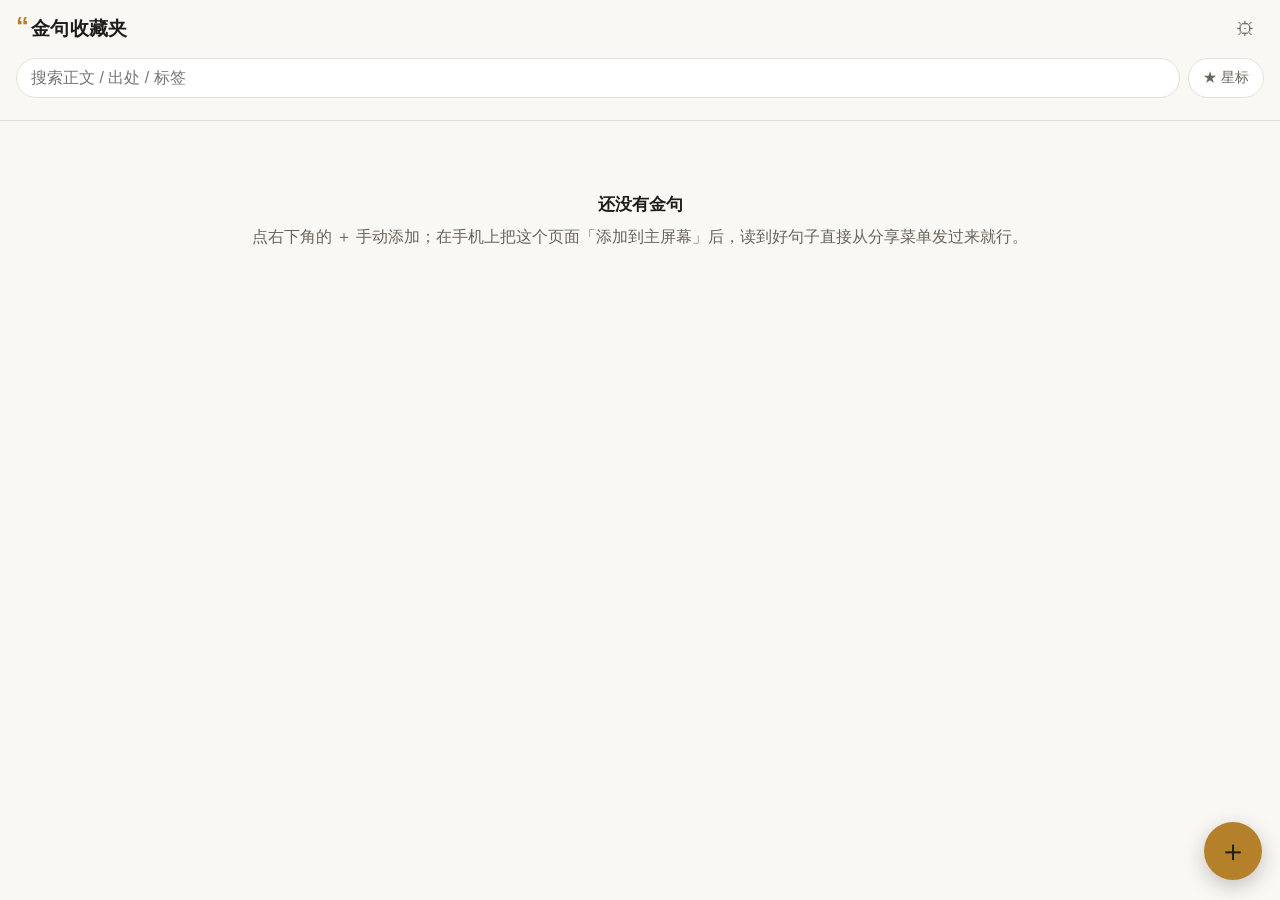
==== index.html @ f0c21d01 "建立金句收藏夹：可一键添加的离线 PWA 纯静态、无后端、无构建步骤，句子存在本机 localStorage。  - 卡片列表，支持正文/出处/作者/标签/想法多关键词搜索、标签与星标筛选 - 一键添" ====
<!doctype html>
<html lang="zh-CN">
<head>
<meta charset="utf-8">
<meta name="viewport" content="width=device-width, initial-scale=1, viewport-fit=cover">
<title>金句收藏夹</title>
<meta name="description" content="随手保存读到的好句子，手机上一键添加，离线可用。">
<meta name="theme-color" content="#1f1d1b">
<link rel="manifest" href="./manifest.webmanifest">
<link rel="icon" href="./icons/favicon-32.png" sizes="32x32">
<link rel="apple-touch-icon" href="./icons/apple-touch-icon.png">
<meta name="apple-mobile-web-app-capable" content="yes">
<meta name="apple-mobile-web-app-title" content="金句">
<link rel="stylesheet" href="./assets/styles.css">
</head>
<body>

<header class="topbar">
  <div class="topbar-row">
    <h1 class="brand"><span class="brand-mark">&ldquo;</span>金句收藏夹</h1>
    <button class="icon-btn" id="btn-settings" type="button" aria-label="设置与导出">&#9881;</button>
  </div>
  <div class="search-row">
    <input id="search" class="search" type="search" placeholder="搜索正文 / 出处 / 标签" autocomplete="off" enterkeyhint="search">
    <button class="chip chip-toggle" id="btn-only-star" type="button" aria-pressed="false">★ 星标</button>
  </div>
  <div class="tagbar" id="tagbar" hidden></div>
</header>

<main id="list" class="list" aria-live="polite"></main>

<p class="count" id="count"></p>

<button class="fab" id="btn-add" type="button" aria-label="添加金句">＋</button>

<!-- 添加 / 编辑 -->
<div class="sheet-backdrop" id="sheet" hidden>
  <form class="sheet" id="form" autocomplete="off">
    <div class="sheet-handle"></div>
    <h2 class="sheet-title" id="sheet-title">添加金句</h2>
    <label class="field">
      <span class="label">正文</span>
      <textarea id="f-text" rows="5" required placeholder="把打动你的那句话粘在这里"></textarea>
    </label>
    <div class="field-row">
      <label class="field">
        <span class="label">出处</span>
        <input id="f-source" type="text" placeholder="书名 / 文章">
      </label>
      <label class="field">
        <span class="label">作者</span>
        <input id="f-author" type="text" placeholder="谁说的">
      </label>
    </div>
    <label class="field">
      <span class="label">标签<em>（逗号或空格分隔）</em></span>
      <input id="f-tags" type="text" placeholder="写作, 人生">
    </label>
    <label class="field">
      <span class="label">链接</span>
      <input id="f-url" type="url" inputmode="url" placeholder="https://">
    </label>
    <label class="field">
      <span class="label">想法</span>
      <textarea id="f-note" rows="2" placeholder="当时想到了什么"></textarea>
    </label>
    <div class="sheet-actions">
      <button type="button" class="btn btn-ghost" id="btn-cancel">取消</button>
      <button type="button" class="btn btn-danger" id="btn-delete" hidden>删除</button>
      <button type="submit" class="btn btn-primary">保存</button>
    </div>
  </form>
</div>

<!-- 设置 -->
<div class="sheet-backdrop" id="settings" hidden>
  <div class="sheet">
    <div class="sheet-handle"></div>
    <h2 class="sheet-title">设置与备份</h2>

    <label class="switch">
      <input type="checkbox" id="opt-autosave">
      <span><strong>分享进来就自动保存</strong><em>关掉的话，分享后会先弹出编辑框</em></span>
    </label>

    <h3 class="sheet-sub">一键添加</h3>
    <p class="hint">把下面这段拷进 iOS 快捷指令的「打开 URL」，或存成浏览器书签，选中文字后点一下就存进来。</p>
    <textarea class="code" id="bookmarklet" rows="3" readonly></textarea>
    <button class="btn btn-block" type="button" id="btn-copy-bm">复制</button>
    <p class="hint">你的快捷添加地址：<code id="quickurl"></code></p>

    <h3 class="sheet-sub">备份</h3>
    <div class="sheet-actions sheet-actions-wrap">
      <button class="btn" type="button" id="btn-export-json">导出 JSON</button>
      <button class="btn" type="button" id="btn-export-md">导出 Markdown</button>
      <button class="btn" type="button" id="btn-import">导入 JSON</button>
    </div>
    <input type="file" id="file-import" accept="application/json,.json" hidden>
    <p class="hint">句子只存在这台设备的浏览器里，不会上传。换手机前记得导出一份。</p>

    <div class="sheet-actions">
      <button type="button" class="btn btn-ghost btn-block" id="btn-close-settings">关闭</button>
    </div>
  </div>
</div>

<div class="toast" id="toast" hidden>
  <span id="toast-text"></span>
  <button type="button" class="toast-btn" id="toast-action" hidden></button>
</div>

<script src="./assets/app.js"></script>
</body>
</html>
---- assets/styles.css ----
:root {
  --bg: #faf8f4;
  --card: #ffffff;
  --ink: #1f1d1b;
  --ink-soft: #6b645c;
  --line: #e6e0d6;
  --gold: #b4802a;
  --gold-soft: #f2e6cf;
  --danger: #b3402f;
  --shadow: 0 1px 2px rgba(31, 29, 27, .06), 0 8px 24px rgba(31, 29, 27, .06);
  --radius: 14px;
  --safe-b: env(safe-area-inset-bottom, 0px);
}

@media (prefers-color-scheme: dark) {
  :root {
    --bg: #171614;
    --card: #232120;
    --ink: #f0ece5;
    --ink-soft: #a29a90;
    --line: #35322f;
    --gold: #e8b04b;
    --gold-soft: #3a3024;
    --danger: #e0705c;
    --shadow: 0 1px 2px rgba(0, 0, 0, .3), 0 8px 24px rgba(0, 0, 0, .28);
  }
}

* { box-sizing: border-box; }

body {
  margin: 0;
  padding: 0 0 calc(96px + var(--safe-b));
  background: var(--bg);
  color: var(--ink);
  font: 16px/1.6 -apple-system, BlinkMacSystemFont, "PingFang SC", "Noto Sans CJK SC",
        "Microsoft YaHei", "Segoe UI", Roboto, sans-serif;
  -webkit-text-size-adjust: 100%;
}

/* ---------- 顶栏 ---------- */
.topbar {
  position: sticky;
  top: 0;
  z-index: 20;
  padding: max(10px, env(safe-area-inset-top)) 16px 10px;
  background: color-mix(in srgb, var(--bg) 88%, transparent);
  backdrop-filter: saturate(160%) blur(12px);
  border-bottom: 1px solid var(--line);
}

.topbar-row { display: flex; align-items: center; justify-content: space-between; gap: 8px; }

.brand { margin: 0; font-size: 19px; font-weight: 650; letter-spacing: .01em; }
.brand-mark { color: var(--gold); font-size: 26px; line-height: 0; margin-right: 2px; }

.icon-btn {
  width: 38px; height: 38px;
  border: 0; border-radius: 50%;
  background: transparent; color: var(--ink-soft);
  font-size: 19px; cursor: pointer;
}
.icon-btn:active { background: var(--gold-soft); }

.search-row { display: flex; gap: 8px; margin-top: 10px; }

.search {
  flex: 1; min-width: 0;
  padding: 10px 14px;
  border: 1px solid var(--line); border-radius: 999px;
  background: var(--card); color: var(--ink);
  font-size: 16px;
}
.search:focus { outline: 2px solid var(--gold); outline-offset: -1px; }

.chip {
  flex: none;
  padding: 8px 14px;
  border: 1px solid var(--line); border-radius: 999px;
  background: var(--card); color: var(--ink-soft);
  font-size: 14px; white-space: nowrap; cursor: pointer;
}
.chip[aria-pressed="true"], .chip.is-on {
  background: var(--gold-soft); border-color: var(--gold); color: var(--gold);
  font-weight: 600;
}

.tagbar {
  display: flex; gap: 6px;
  margin-top: 10px; padding-bottom: 2px;
  overflow-x: auto; scrollbar-width: none;
}
.tagbar::-webkit-scrollbar { display: none; }

/* ---------- 列表 ---------- */
.list { padding: 14px 16px 0; display: grid; gap: 12px; }

.card {
  position: relative;
  padding: 16px 16px 12px;
  background: var(--card);
  border: 1px solid var(--line); border-radius: var(--radius);
  box-shadow: var(--shadow);
}
.card-text {
  margin: 0;
  font-size: 17px; line-height: 1.75;
  white-space: pre-wrap; word-break: break-word;
}
.card-meta {
  margin: 10px 0 0;
  color: var(--ink-soft); font-size: 13px;
}
.card-meta a { color: inherit; }
.card-note {
  margin: 8px 0 0; padding-left: 10px;
  border-left: 2px solid var(--gold-soft);
  color: var(--ink-soft); font-size: 14px;
  white-space: pre-wrap; word-break: break-word;
}
.card-tags { display: flex; flex-wrap: wrap; gap: 6px; margin-top: 10px; }
.tag {
  padding: 2px 9px;
  border: 1px solid var(--line); border-radius: 999px;
  background: transparent; color: var(--ink-soft);
  font-size: 12px; cursor: pointer;
}
.card-bar {
  display: flex; gap: 4px; justify-content: flex-end;
  margin-top: 6px; padding-top: 6px;
  border-top: 1px solid var(--line);
}
.card-btn {
  border: 0; border-radius: 8px;
  padding: 6px 10px;
  background: transparent; color: var(--ink-soft);
  font-size: 13px; cursor: pointer;
}
.card-btn:active { background: var(--gold-soft); }
.card-btn.is-star { color: var(--gold); }

.empty { padding: 56px 24px; text-align: center; color: var(--ink-soft); }
.empty strong { display: block; margin-bottom: 6px; color: var(--ink); font-size: 17px; }

.count { margin: 18px 16px 0; text-align: center; color: var(--ink-soft); font-size: 13px; }

/* ---------- 悬浮按钮 ---------- */
.fab {
  position: fixed; right: 18px; bottom: calc(20px + var(--safe-b));
  z-index: 25;
  width: 58px; height: 58px;
  border: 0; border-radius: 50%;
  background: var(--gold); color: #1f1d1b;
  font-size: 30px; line-height: 1;
  box-shadow: 0 6px 20px rgba(31, 29, 27, .25);
  cursor: pointer;
}
.fab:active { transform: scale(.94); }

/* ---------- 抽屉 ---------- */
.sheet-backdrop {
  position: fixed; inset: 0; z-index: 40;
  display: flex; align-items: flex-end; justify-content: center;
  background: rgba(20, 18, 16, .45);
  overscroll-behavior: contain;
}
.sheet-backdrop[hidden] { display: none; }

.sheet {
  width: min(560px, 100%);
  max-height: 92vh; overflow-y: auto;
  padding: 8px 18px calc(20px + var(--safe-b));
  background: var(--bg);
  border-radius: 18px 18px 0 0;
  animation: rise .18s ease-out;
}
@keyframes rise { from { transform: translateY(18px); opacity: .6; } }
@media (prefers-reduced-motion: reduce) { .sheet { animation: none; } }

.sheet-handle {
  width: 38px; height: 4px; margin: 6px auto 12px;
  border-radius: 2px; background: var(--line);
}
.sheet-title { margin: 0 0 14px; font-size: 17px; }
.sheet-sub { margin: 22px 0 8px; font-size: 15px; }

.field { display: block; margin-bottom: 12px; }
.field-row { display: flex; gap: 10px; }
.field-row .field { flex: 1; min-width: 0; }

.label { display: block; margin-bottom: 5px; color: var(--ink-soft); font-size: 13px; }
.label em { font-style: normal; opacity: .75; }

input[type="text"], input[type="url"], textarea, .code {
  width: 100%;
  padding: 10px 12px;
  border: 1px solid var(--line); border-radius: 10px;
  background: var(--card); color: var(--ink);
  font: inherit; font-size: 16px;
  resize: vertical;
}
textarea { line-height: 1.6; }
input:focus, textarea:focus { outline: 2px solid var(--gold); outline-offset: -1px; }

.code { font-family: ui-monospace, SFMono-Regular, Menlo, monospace; font-size: 12px; }

.sheet-actions { display: flex; gap: 10px; margin-top: 16px; }
.sheet-actions-wrap { flex-wrap: wrap; }

.btn {
  flex: 1;
  padding: 12px 14px;
  border: 1px solid var(--line); border-radius: 12px;
  background: var(--card); color: var(--ink);
  font: inherit; font-size: 15px; cursor: pointer;
}
.btn:active { transform: scale(.98); }
.btn-primary { background: var(--gold); border-color: var(--gold); color: #1f1d1b; font-weight: 650; }
.btn-ghost { color: var(--ink-soft); }
.btn-danger { color: var(--danger); }
.btn-block { flex: 1 0 100%; }

.switch { display: flex; gap: 12px; align-items: flex-start; margin: 4px 0 6px; cursor: pointer; }
.switch input { width: 20px; height: 20px; margin-top: 2px; accent-color: var(--gold); }
.switch em { display: block; font-style: normal; color: var(--ink-soft); font-size: 13px; }

.hint { margin: 8px 0; color: var(--ink-soft); font-size: 13px; }
.hint code { word-break: break-all; }

/* ---------- 提示条 ---------- */
.toast {
  position: fixed; left: 50%; bottom: calc(24px + var(--safe-b));
  z-index: 60;
  display: flex; align-items: center; gap: 12px;
  max-width: calc(100% - 32px);
  padding: 11px 14px;
  transform: translateX(-50%);
  border-radius: 12px;
  background: var(--ink); color: var(--bg);
  font-size: 14px;
  box-shadow: var(--shadow);
}
.toast[hidden] { display: none; }
.toast-btn {
  border: 0; border-radius: 8px;
  padding: 4px 10px;
  background: transparent; color: var(--gold);
  font: inherit; font-weight: 650; cursor: pointer;
}
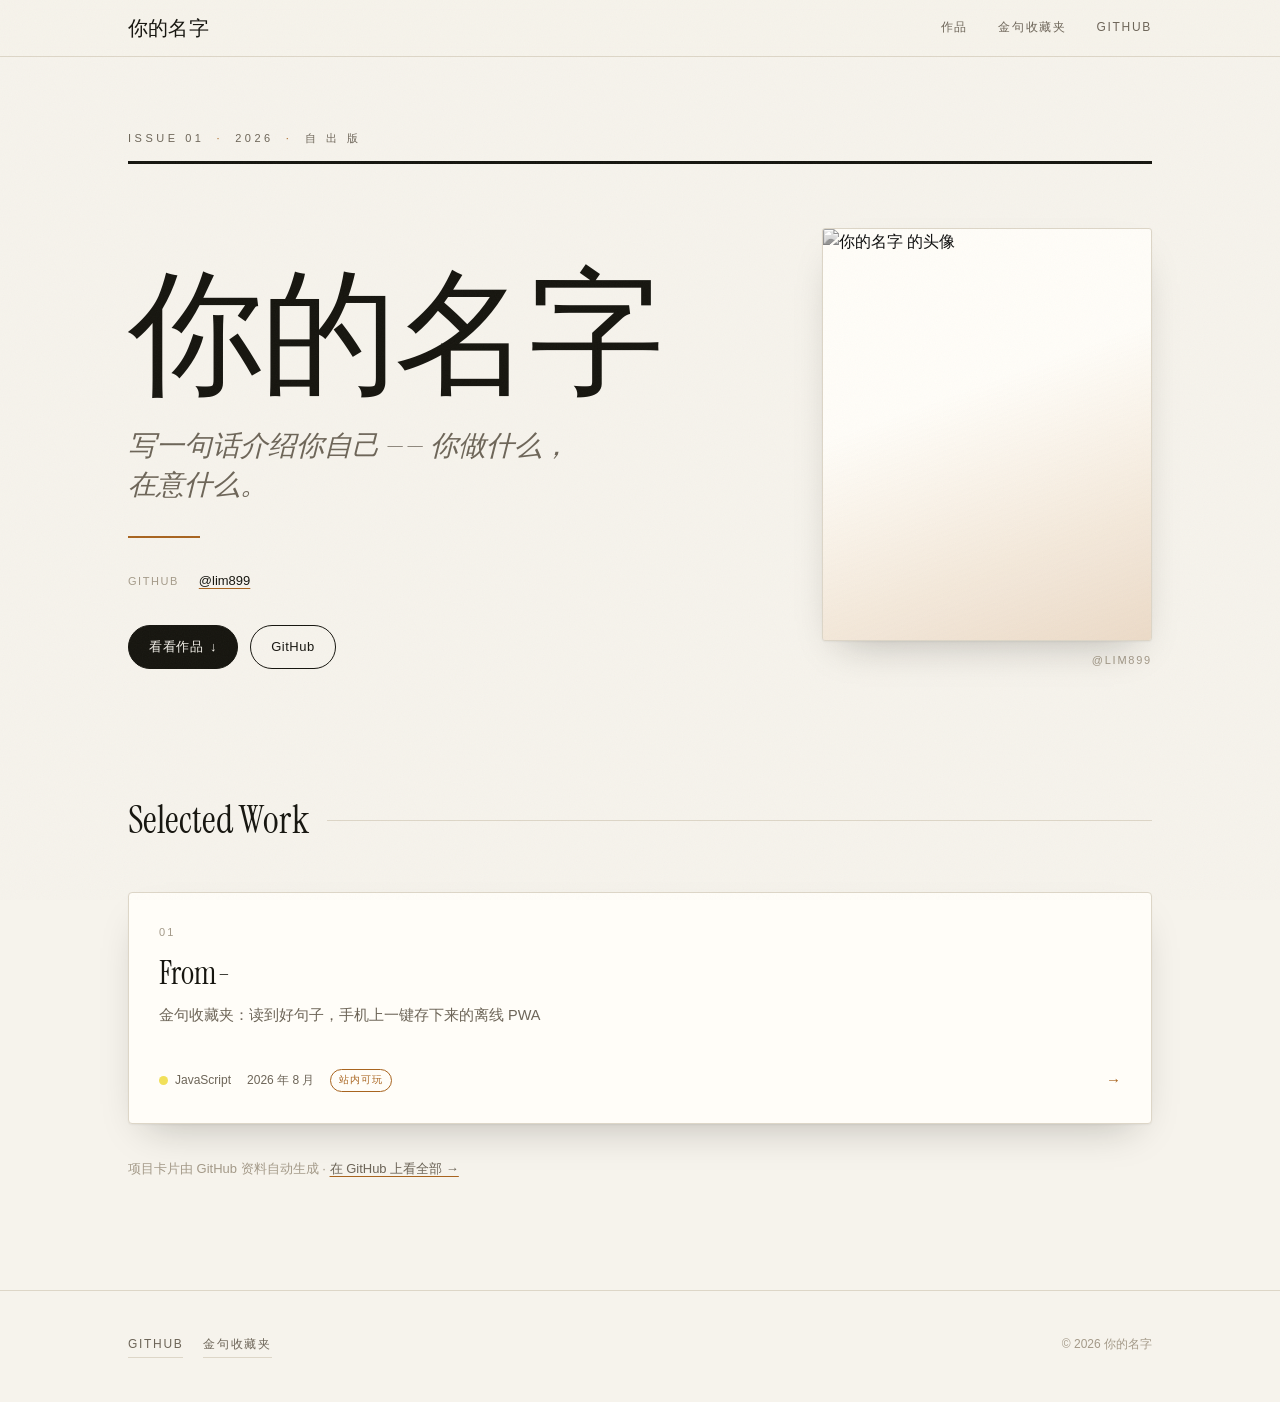
==== commit f9845375: "新增个人主页，金句收藏夹迁至 /quotes/ 杂志编辑风的个人主页占据站点根目录，项目卡片鼠标划过带 3D 倾斜和跟随光泽。 内容集中在 assets/profile.js 一个文件里；页面先用其中" ====
--- a/index.html
+++ b/index.html
@@ -3,112 +3,99 @@
 <head>
 <meta charset="utf-8">
 <meta name="viewport" content="width=device-width, initial-scale=1, viewport-fit=cover">
-<title>金句收藏夹</title>
-<meta name="description" content="随手保存读到的好句子，手机上一键添加，离线可用。">
-<meta name="theme-color" content="#1f1d1b">
-<link rel="manifest" href="./manifest.webmanifest">
-<link rel="icon" href="./icons/favicon-32.png" sizes="32x32">
-<link rel="apple-touch-icon" href="./icons/apple-touch-icon.png">
-<meta name="apple-mobile-web-app-capable" content="yes">
-<meta name="apple-mobile-web-app-title" content="金句">
-<link rel="stylesheet" href="./assets/styles.css">
+<title>个人主页</title>
+<meta name="description" content="个人主页 —— 简介与作品。">
+<meta name="theme-color" content="#f6f3ec" media="(prefers-color-scheme: light)">
+<meta name="theme-color" content="#131210" media="(prefers-color-scheme: dark)">
+
+<!-- 旧的快捷添加入口兼容：金句收藏夹以前住在根目录，存下来的书签小工具和 iOS
+     快捷指令指向的是 /?text=…。这段要在渲染之前跑，把它们转交给 /quotes/。 -->
+<script>
+(function () {
+  var s = location.search;
+  if (/[?&](text|q|quote)=/.test(s)) location.replace('./quotes/' + s + location.hash);
+})();
+</script>
+
+<link rel="icon" id="favicon" href="data:image/svg+xml,%3Csvg xmlns='http://www.w3.org/2000/svg' viewBox='0 0 32 32'%3E%3Crect width='32' height='32' rx='7' fill='%2316150f'/%3E%3Cpath d='M8 9h16M8 16h16M8 23h10' stroke='%23e8b04b' stroke-width='2.5' stroke-linecap='round'/%3E%3C/svg%3E">
+
+<!-- 显示字体。不想要外部依赖的话，删掉下面这两行就行 ——
+     site.css 里的字体栈会自动退回到系统衬线字体，排版依然成立。 -->
+<link rel="preconnect" href="https://fonts.gstatic.com" crossorigin>
+<link rel="stylesheet" href="https://fonts.googleapis.com/css2?family=Instrument+Serif:ital@0;1&display=swap">
+
+<link rel="stylesheet" href="./assets/site.css">
 </head>
 <body>
 
-<header class="topbar">
-  <div class="topbar-row">
-    <h1 class="brand"><span class="brand-mark">&ldquo;</span>金句收藏夹</h1>
-    <button class="icon-btn" id="btn-settings" type="button" aria-label="设置与导出">&#9881;</button>
+<div class="grain" aria-hidden="true"></div>
+
+<header class="masthead">
+  <div class="wrap masthead-row">
+    <a class="masthead-brand" href="#top"><span data-bind="name">&nbsp;</span></a>
+    <nav class="masthead-nav" aria-label="主导航">
+      <a href="#work">作品</a>
+      <a href="./quotes/">金句收藏夹</a>
+      <a data-bind="github" href="https://github.com/lim899" rel="noreferrer noopener">GitHub</a>
+    </nav>
   </div>
-  <div class="search-row">
-    <input id="search" class="search" type="search" placeholder="搜索正文 / 出处 / 标签" autocomplete="off" enterkeyhint="search">
-    <button class="chip chip-toggle" id="btn-only-star" type="button" aria-pressed="false">★ 星标</button>
-  </div>
-  <div class="tagbar" id="tagbar" hidden></div>
 </header>
 
-<main id="list" class="list" aria-live="polite"></main>
+<main id="top">
 
-<p class="count" id="count"></p>
+  <!-- ================= 首屏 ================= -->
+  <section class="hero" aria-labelledby="hero-name">
+    <div class="wrap">
 
-<button class="fab" id="btn-add" type="button" aria-label="添加金句">＋</button>
+      <p class="kicker" data-parallax="6">
+        <span data-bind="issue">ISSUE 01</span>
+        <span class="kicker-dot">·</span>
+        <span data-bind="year">2026</span>
+        <span class="kicker-dot">·</span>
+        <span>自 出 版</span>
+      </p>
 
-<!-- 添加 / 编辑 -->
-<div class="sheet-backdrop" id="sheet" hidden>
-  <form class="sheet" id="form" autocomplete="off">
-    <div class="sheet-handle"></div>
-    <h2 class="sheet-title" id="sheet-title">添加金句</h2>
-    <label class="field">
-      <span class="label">正文</span>
-      <textarea id="f-text" rows="5" required placeholder="把打动你的那句话粘在这里"></textarea>
-    </label>
-    <div class="field-row">
-      <label class="field">
-        <span class="label">出处</span>
-        <input id="f-source" type="text" placeholder="书名 / 文章">
-      </label>
-      <label class="field">
-        <span class="label">作者</span>
-        <input id="f-author" type="text" placeholder="谁说的">
-      </label>
+      <hr class="rule rule-thick">
+
+      <div class="hero-grid">
+        <div class="hero-text">
+          <h1 class="display" id="hero-name" data-parallax="10">&nbsp;</h1>
+          <p class="tagline" id="hero-tagline" data-parallax="6">&nbsp;</p>
+          <hr class="rule rule-gold">
+          <dl class="meta" id="hero-meta"></dl>
+          <p class="hero-links" id="hero-links"></p>
+        </div>
+
+        <figure class="portrait" data-parallax="-8">
+          <div class="portrait-frame">
+            <img id="avatar" alt="头像" width="360" height="360" decoding="async">
+          </div>
+          <figcaption><span data-bind="handle">@lim899</span></figcaption>
+        </figure>
+      </div>
+
     </div>
-    <label class="field">
-      <span class="label">标签<em>（逗号或空格分隔）</em></span>
-      <input id="f-tags" type="text" placeholder="写作, 人生">
-    </label>
-    <label class="field">
-      <span class="label">链接</span>
-      <input id="f-url" type="url" inputmode="url" placeholder="https://">
-    </label>
-    <label class="field">
-      <span class="label">想法</span>
-      <textarea id="f-note" rows="2" placeholder="当时想到了什么"></textarea>
-    </label>
-    <div class="sheet-actions">
-      <button type="button" class="btn btn-ghost" id="btn-cancel">取消</button>
-      <button type="button" class="btn btn-danger" id="btn-delete" hidden>删除</button>
-      <button type="submit" class="btn btn-primary">保存</button>
+  </section>
+
+  <!-- ================= 作品 ================= -->
+  <section class="work reveal" id="work" aria-labelledby="work-head">
+    <div class="wrap">
+      <h2 class="section-head" id="work-head"><span>Selected Work</span></h2>
+      <div class="cards" id="cards"></div>
+      <p class="work-note" id="work-note"></p>
     </div>
-  </form>
-</div>
+  </section>
 
-<!-- 设置 -->
-<div class="sheet-backdrop" id="settings" hidden>
-  <div class="sheet">
-    <div class="sheet-handle"></div>
-    <h2 class="sheet-title">设置与备份</h2>
+</main>
 
-    <label class="switch">
-      <input type="checkbox" id="opt-autosave">
-      <span><strong>分享进来就自动保存</strong><em>关掉的话，分享后会先弹出编辑框</em></span>
-    </label>
+<footer class="foot reveal">
+  <div class="wrap foot-row">
+    <p class="foot-links" id="foot-links"></p>
+    <p class="foot-legal">&copy; <span data-bind="year">2026</span> <span data-bind="name">&nbsp;</span></p>
+  </div>
+</footer>
 
-    <h3 class="sheet-sub">一键添加</h3>
-    <p class="hint">把下面这段拷进 iOS 快捷指令的「打开 URL」，或存成浏览器书签，选中文字后点一下就存进来。</p>
-    <textarea class="code" id="bookmarklet" rows="3" readonly></textarea>
-    <button class="btn btn-block" type="button" id="btn-copy-bm">复制</button>
-    <p class="hint">你的快捷添加地址：<code id="quickurl"></code></p>
-
-    <h3 class="sheet-sub">备份</h3>
-    <div class="sheet-actions sheet-actions-wrap">
-      <button class="btn" type="button" id="btn-export-json">导出 JSON</button>
-      <button class="btn" type="button" id="btn-export-md">导出 Markdown</button>
-      <button class="btn" type="button" id="btn-import">导入 JSON</button>
-    </div>
-    <input type="file" id="file-import" accept="application/json,.json" hidden>
-    <p class="hint">句子只存在这台设备的浏览器里，不会上传。换手机前记得导出一份。</p>
-
-    <div class="sheet-actions">
-      <button type="button" class="btn btn-ghost btn-block" id="btn-close-settings">关闭</button>
-    </div>
-  </div>
-</div>
-
-<div class="toast" id="toast" hidden>
-  <span id="toast-text"></span>
-  <button type="button" class="toast-btn" id="toast-action" hidden></button>
-</div>
-
-<script src="./assets/app.js"></script>
+<script src="./assets/profile.js"></script>
+<script src="./assets/site.js"></script>
 </body>
 </html>
--- a/assets/site.css
+++ b/assets/site.css
@@ -0,0 +1,511 @@
+/* 个人主页样式 —— 杂志编辑风。内容改 profile.js，这里只管长相。 */
+
+:root {
+  --paper:   #f6f3ec;
+  --card:    #fffdf8;
+  --ink:     #16150f;
+  --ink-2:   #6d6558;
+  --ink-3:   #a49a89;
+  --rule:    #ddd6c7;
+  --gold:    #a8641f;
+  --glow:    rgba(255, 255, 255, .75);
+  --shadow:  0 1px 2px rgba(22, 21, 15, .05), 0 18px 40px -18px rgba(22, 21, 15, .28);
+  --shadow-lift: 0 2px 4px rgba(22, 21, 15, .06), 0 40px 70px -28px rgba(22, 21, 15, .38);
+  --grain: .035;
+
+  /* 拉丁字母走 Instrument Serif，中文没有该字形，往后落到系统衬线字体：
+     macOS/iOS 的宋体、Windows 的宋体、Linux 的思源宋体 */
+  --serif: 'Instrument Serif', Georgia, 'Times New Roman', 'Songti SC', 'STSong',
+           'SimSun', 'Noto Serif CJK SC', 'Noto Serif SC', 'Source Han Serif SC', serif;
+  --sans: -apple-system, BlinkMacSystemFont, 'PingFang SC', 'Noto Sans CJK SC',
+          'Microsoft YaHei', 'Segoe UI', Roboto, sans-serif;
+
+  --wrap: 1120px;
+}
+
+@media (prefers-color-scheme: dark) {
+  :root {
+    --paper:   #131210;
+    --card:    #1c1a17;
+    --ink:     #f2ede2;
+    --ink-2:   #9c9384;
+    --ink-3:   #6b6458;
+    --rule:    #322e28;
+    --gold:    #e8b04b;
+    --glow:    rgba(255, 233, 190, .12);
+    --shadow:  0 1px 2px rgba(0, 0, 0, .5), 0 18px 40px -18px rgba(0, 0, 0, .7);
+    --shadow-lift: 0 2px 4px rgba(0, 0, 0, .5), 0 40px 70px -28px rgba(0, 0, 0, .8);
+    --grain: .05;
+  }
+}
+
+* { box-sizing: border-box; }
+
+html { scroll-behavior: smooth; }
+
+body {
+  margin: 0;
+  background: var(--paper);
+  color: var(--ink);
+  font: 16px/1.65 var(--sans);
+  -webkit-text-size-adjust: 100%;
+  -webkit-font-smoothing: antialiased;
+  overflow-x: hidden;
+}
+
+a { color: inherit; }
+
+:focus-visible {
+  outline: 2px solid var(--gold);
+  outline-offset: 3px;
+  border-radius: 2px;
+}
+
+.wrap {
+  width: 100%;
+  max-width: var(--wrap);
+  margin: 0 auto;
+  padding: 0 clamp(20px, 5vw, 48px);
+}
+
+/* 纸张颗粒。固定在视口上，给整页一层印刷品的粗糙感 */
+.grain {
+  position: fixed;
+  inset: 0;
+  z-index: 999;
+  pointer-events: none;
+  opacity: var(--grain);
+  background-image: url("data:image/svg+xml,%3Csvg xmlns='http://www.w3.org/2000/svg' width='180' height='180'%3E%3Cfilter id='n'%3E%3CfeTurbulence type='fractalNoise' baseFrequency='.85' numOctaves='3'/%3E%3C/filter%3E%3Crect width='180' height='180' filter='url(%23n)'/%3E%3C/svg%3E");
+}
+
+/* ---------- 刊头 ---------- */
+
+.masthead {
+  position: sticky;
+  top: 0;
+  z-index: 50;
+  background: color-mix(in srgb, var(--paper) 86%, transparent);
+  backdrop-filter: saturate(140%) blur(14px);
+  border-bottom: 1px solid var(--rule);
+}
+
+.masthead-row {
+  display: flex;
+  align-items: center;
+  justify-content: space-between;
+  gap: 20px;
+  min-height: 56px;
+  padding-top: max(0px, env(safe-area-inset-top));
+}
+
+.masthead-brand {
+  font-family: var(--serif);
+  font-size: 20px;
+  letter-spacing: .01em;
+  text-decoration: none;
+  white-space: nowrap;
+  overflow: hidden;
+  text-overflow: ellipsis;
+}
+
+.masthead-nav {
+  display: flex;
+  gap: clamp(14px, 3vw, 30px);
+  font-size: 12px;
+  letter-spacing: .14em;
+  text-transform: uppercase;
+  white-space: nowrap;
+}
+
+.masthead-nav a {
+  color: var(--ink-2);
+  text-decoration: none;
+  padding: 4px 0;
+  border-bottom: 1px solid transparent;
+  transition: color .2s, border-color .2s;
+}
+
+.masthead-nav a:hover {
+  color: var(--ink);
+  border-bottom-color: var(--gold);
+}
+
+/* ---------- 分隔线 ---------- */
+
+.rule {
+  border: 0;
+  height: 1px;
+  background: var(--rule);
+  margin: 0;
+}
+
+.rule-thick { height: 3px; background: var(--ink); margin: 14px 0 clamp(28px, 6vw, 64px); }
+.rule-gold  { height: 2px; background: var(--gold); width: 72px; margin: clamp(20px, 4vw, 32px) 0; }
+
+/* ---------- 首屏 ---------- */
+
+.hero { padding: clamp(32px, 7vw, 72px) 0 clamp(56px, 10vw, 120px); }
+
+.kicker {
+  margin: 0;
+  font-size: 11px;
+  letter-spacing: .32em;
+  text-transform: uppercase;
+  color: var(--ink-2);
+}
+
+.kicker-dot { color: var(--gold); margin: 0 .5em; }
+
+.hero-grid {
+  display: grid;
+  grid-template-columns: minmax(0, 1.7fr) minmax(0, 1fr);
+  gap: clamp(28px, 5vw, 64px);
+  align-items: end;   /* 文字块比头像矮，底对齐才不会在左下角空出一大块 */
+}
+
+.display {
+  font-family: var(--serif);
+  font-weight: 400;
+  font-size: clamp(3.2rem, 11.5vw, 8.5rem);
+  line-height: .94;
+  letter-spacing: -.02em;
+  margin: 0;
+  overflow-wrap: anywhere;
+}
+
+/* 姓名逐字入场（site.js 把每个字符包成 .ch） */
+.ch {
+  display: inline-block;
+  opacity: 0;
+  transform: translateY(.28em);
+  animation: chIn .7s cubic-bezier(.22, 1, .36, 1) forwards;
+}
+.ch-space { display: inline-block; width: .28em; }
+
+@keyframes chIn { to { opacity: 1; transform: none; } }
+
+.tagline {
+  font-family: var(--serif);
+  font-style: italic;
+  font-size: clamp(1.15rem, 2.6vw, 1.75rem);
+  line-height: 1.4;
+  color: var(--ink-2);
+  margin: clamp(18px, 3vw, 28px) 0 0;
+  max-width: 34ch;
+}
+
+.meta {
+  display: grid;
+  grid-template-columns: auto 1fr;
+  gap: 8px 20px;
+  margin: 0;
+  font-size: 13px;
+}
+
+.meta dt {
+  color: var(--ink-3);
+  letter-spacing: .14em;
+  text-transform: uppercase;
+  font-size: 11px;
+  padding-top: 2px;
+}
+
+.meta dd { margin: 0; color: var(--ink); }
+.meta a { color: var(--ink); text-decoration-color: var(--gold); text-underline-offset: 3px; }
+.meta a:hover { color: var(--gold); }
+
+/* 首屏按钮 */
+.hero-links {
+  display: flex;
+  flex-wrap: wrap;
+  gap: 12px;
+  margin: clamp(24px, 4vw, 34px) 0 0;
+}
+
+.btn {
+  display: inline-flex;
+  align-items: center;
+  gap: 7px;
+  padding: 10px 20px;
+  border: 1px solid var(--ink);
+  border-radius: 999px;
+  font-size: 13px;
+  letter-spacing: .04em;
+  text-decoration: none;
+  color: var(--ink);
+  background: transparent;
+  transition: background-color .25s, color .25s, border-color .25s, transform .25s;
+}
+
+.btn:hover { background: var(--ink); color: var(--paper); transform: translateY(-2px); }
+
+.btn-solid { background: var(--ink); color: var(--paper); }
+.btn-solid:hover { background: var(--gold); border-color: var(--gold); color: #fff; }
+
+/* 头像：杂志式裁切图 */
+.portrait { margin: 0 0 0 auto; max-width: 330px; width: 100%; }
+
+.portrait-frame {
+  position: relative;
+  border: 1px solid var(--rule);
+  border-radius: 3px;
+  overflow: hidden;
+  background: var(--card);
+  box-shadow: var(--shadow);
+  aspect-ratio: 4 / 5;
+}
+
+.portrait-frame::after {
+  content: '';
+  position: absolute;
+  inset: 0;
+  background: linear-gradient(160deg, transparent 40%, color-mix(in srgb, var(--gold) 22%, transparent));
+  mix-blend-mode: multiply;
+  pointer-events: none;
+}
+
+@media (prefers-color-scheme: dark) {
+  .portrait-frame::after { mix-blend-mode: screen; opacity: .5; }
+}
+
+.portrait img {
+  width: 100%;
+  height: 100%;
+  object-fit: cover;
+  display: block;
+  filter: grayscale(1) contrast(1.06);
+  transition: filter .5s ease;
+}
+
+.portrait:hover img { filter: none; }
+
+.portrait figcaption {
+  margin-top: 10px;
+  font-size: 11px;
+  letter-spacing: .16em;
+  text-transform: uppercase;
+  color: var(--ink-3);
+  text-align: right;
+}
+
+/* ---------- 栏目标题 ---------- */
+
+.section-head {
+  display: flex;
+  align-items: center;
+  gap: 18px;
+  margin: 0 0 clamp(24px, 4vw, 40px);
+  font-family: var(--serif);
+  font-weight: 400;
+  font-size: clamp(1.5rem, 3.4vw, 2.4rem);
+  letter-spacing: .01em;
+}
+
+.section-head::after {
+  content: '';
+  flex: 1;
+  height: 1px;
+  background: var(--rule);
+}
+
+/* ---------- 作品卡片 ---------- */
+
+.work { padding-bottom: clamp(56px, 9vw, 110px); }
+
+/* auto-fit（不是 auto-fill）：仓库只有一两个时卡片会撑满整行，
+   像杂志的头条大版块，而不是在三栏网格里孤零零缩在左边 */
+.cards {
+  display: grid;
+  grid-template-columns: repeat(auto-fit, minmax(min(100%, 340px), 1fr));
+  gap: clamp(18px, 2.6vw, 28px);
+}
+
+.card {
+  position: relative;
+  display: flex;
+  flex-direction: column;
+  min-height: 232px;
+  padding: clamp(22px, 3vw, 30px);
+  background: var(--card);
+  border: 1px solid var(--rule);
+  border-radius: 4px;
+  box-shadow: var(--shadow);
+  text-decoration: none;
+  isolation: isolate;
+  transform: perspective(900px) rotateX(var(--rx, 0deg)) rotateY(var(--ry, 0deg));
+  transition: box-shadow .35s ease, transform .5s cubic-bezier(.22, 1, .36, 1);
+}
+
+.card.tilting { transition: box-shadow .35s ease; }
+
+.card:hover { box-shadow: var(--shadow-lift); }
+
+/* 跟随指针的光泽 */
+.card::before {
+  content: '';
+  position: absolute;
+  inset: 0;
+  z-index: -1;
+  border-radius: inherit;
+  opacity: 0;
+  transition: opacity .35s ease;
+  background: radial-gradient(
+    340px circle at var(--mx, 50%) var(--my, 50%),
+    var(--glow), transparent 65%
+  );
+}
+
+.card:hover::before { opacity: 1; }
+
+.card-index {
+  font-size: 11px;
+  letter-spacing: .2em;
+  color: var(--ink-3);
+  margin-bottom: 14px;
+}
+
+.card-title {
+  font-family: var(--serif);
+  font-weight: 400;
+  font-size: clamp(1.5rem, 2.6vw, 2rem);
+  line-height: 1.15;
+  margin: 0 0 12px;
+  overflow-wrap: anywhere;
+}
+
+.card-desc {
+  margin: 0;
+  color: var(--ink-2);
+  font-size: 14.5px;
+  line-height: 1.6;
+}
+
+.card-foot {
+  display: flex;
+  align-items: center;
+  flex-wrap: wrap;
+  gap: 8px 16px;
+  margin-top: auto;
+  padding-top: 22px;
+  font-size: 12px;
+  color: var(--ink-2);
+}
+
+.card-lang { display: inline-flex; align-items: center; gap: 7px; }
+
+.dot {
+  width: 9px;
+  height: 9px;
+  border-radius: 50%;
+  background: var(--ink-3);
+  flex: none;
+}
+
+.card-arrow {
+  margin-left: auto;
+  color: var(--gold);
+  font-size: 15px;
+  transition: transform .3s ease;
+}
+
+.card:hover .card-arrow { transform: translateX(5px); }
+
+.card-badge {
+  display: inline-block;
+  padding: 2px 8px;
+  border: 1px solid var(--gold);
+  border-radius: 999px;
+  color: var(--gold);
+  font-size: 10px;
+  letter-spacing: .1em;
+  text-transform: uppercase;
+}
+
+.work-note {
+  margin: clamp(22px, 4vw, 34px) 0 0;
+  font-size: 13px;
+  color: var(--ink-3);
+}
+
+.work-note a { color: var(--ink-2); text-decoration-color: var(--gold); text-underline-offset: 3px; }
+
+/* ---------- 页脚 ---------- */
+
+.foot {
+  border-top: 1px solid var(--rule);
+  padding: clamp(28px, 5vw, 44px) 0 calc(clamp(28px, 5vw, 44px) + env(safe-area-inset-bottom, 0px));
+}
+
+.foot-row {
+  display: flex;
+  flex-wrap: wrap;
+  align-items: baseline;
+  justify-content: space-between;
+  gap: 12px 28px;
+}
+
+.foot-links { margin: 0; display: flex; flex-wrap: wrap; gap: 20px; }
+
+.foot-links a {
+  font-size: 12px;
+  letter-spacing: .14em;
+  text-transform: uppercase;
+  color: var(--ink-2);
+  text-decoration: none;
+  border-bottom: 1px solid var(--rule);
+  padding-bottom: 3px;
+  transition: color .2s, border-color .2s;
+}
+
+.foot-links a:hover { color: var(--ink); border-bottom-color: var(--gold); }
+
+.foot-legal { margin: 0; font-size: 12px; color: var(--ink-3); }
+
+/* ---------- 滚动淡入 ---------- */
+
+.reveal {
+  opacity: 0;
+  transform: translateY(26px);
+  transition: opacity .8s cubic-bezier(.22, 1, .36, 1), transform .8s cubic-bezier(.22, 1, .36, 1);
+}
+
+.reveal.in { opacity: 1; transform: none; }
+
+/* ---------- 窄屏 ---------- */
+
+@media (max-width: 820px) {
+  .hero-grid { grid-template-columns: 1fr; }
+  .portrait { max-width: 240px; margin: 0; order: -1; }   /* 窄屏把头像挪到姓名上面 */
+  .portrait figcaption { text-align: left; }
+  .hero-text { order: 1; }
+  .masthead-nav { font-size: 11px; }
+}
+
+@media (max-width: 420px) {
+  .cards { grid-template-columns: 1fr; }
+  .masthead-brand { font-size: 17px; }
+}
+
+/* 触摸设备：3D 倾斜和光泽都没意义，关掉 */
+@media (hover: none) {
+  .card { transform: none !important; }
+  .card::before { display: none; }
+  .card:active { box-shadow: var(--shadow-lift); }
+  .portrait img { filter: none; }
+}
+
+/* ---------- 无障碍：关掉所有动效 ---------- */
+
+@media (prefers-reduced-motion: reduce) {
+  html { scroll-behavior: auto; }
+
+  *, *::before, *::after {
+    animation-duration: .001ms !important;
+    animation-iteration-count: 1 !important;
+    transition-duration: .001ms !important;
+  }
+
+  .ch { opacity: 1; transform: none; animation: none; }
+  .reveal { opacity: 1; transform: none; }
+  .card { transform: none !important; }
+}
